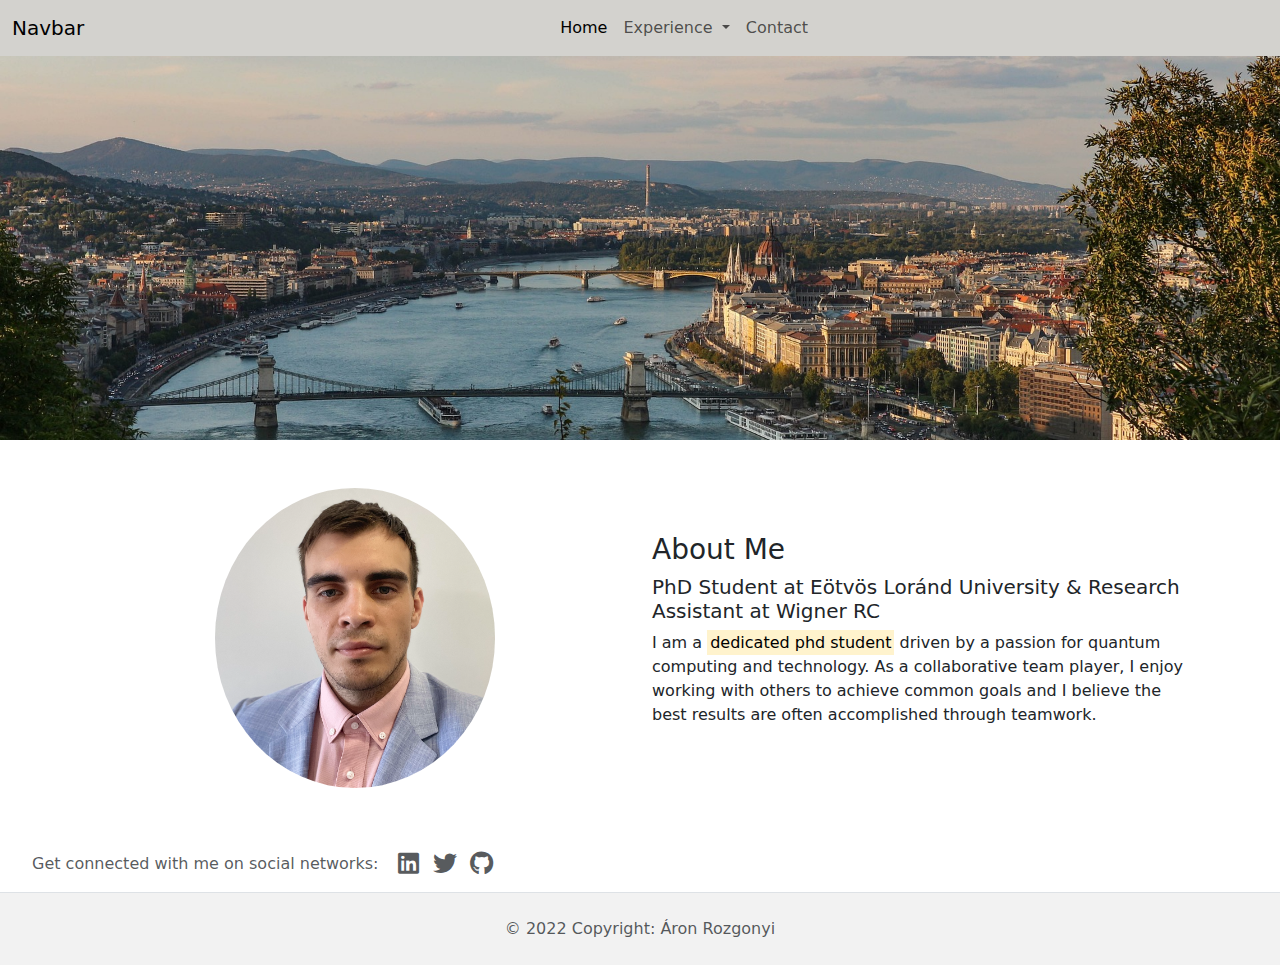
==== index.html @ b93aa156 "Initial commit" ====
<!doctype html>
<html lang="en">
  <head>
    <meta charset="utf-8">
    <meta name="viewport" content="width=device-width, initial-scale=1">
    <title>Áron Rozgonyi</title>
    <link href="css/bootstrap.min.css" rel="stylesheet">
	<link href="fontawesome/css/fontawesome.css" rel="stylesheet">
	<link href="fontawesome/css/brands.css" rel="stylesheet">
	<link href="fontawesome/css/solid.css" rel="stylesheet">
	<link href="css/css.css" rel="stylesheet">
  </head>
  <body>
   <header>
	<nav class="navbar navbar-expand-lg navbg">
	  <div class="container-fluid">
		<a class="navbar-brand" href="#">Navbar</a>
		<button class="navbar-toggler" type="button" data-bs-toggle="collapse" data-bs-target="#navContent" aria-controls="navContent" aria-expanded="false" aria-label="Toggle navigation">
		  <span class="navbar-toggler-icon"></span>
		</button>
		<div class="collapse navbar-collapse" id="navContent">
		  <ul class="navbar-nav mx-auto mb-2 mb-lg-0">
			<li class="nav-item">
			  <a class="nav-link active" aria-current="page" href="index.html">Home</a>
			</li>
			<li class="nav-item dropdown">
			  <a class="nav-link dropdown-toggle" href="#" role="button" data-bs-toggle="dropdown" aria-expanded="false">
				Experience
			  </a>
			  <ul class="dropdown-menu">
				<li><a class="dropdown-item" href="experience.html#research">Research</a></li>
				<li><a class="dropdown-item" href="experience.html#education">Education</a></li>
				<li><a class="dropdown-item" href="experience.html#teaching">Teaching</a></li>
			  </ul>
			</li>
			<li class="nav-item">
			  <a class="nav-link" href="contact.html">Contact</a>
			</li>
		  </ul>
		</div>
	  </div>
	</nav>
   </header>
	<main role="main">
		<div class="container-fluid">
			<div class="row">
				<div class="bgimg w-100"></div>
			</div>
		</div>
		<div class="container">
			<div class="row align-items-center py-5">
				<div class="col-6 text-center">
					<img src="img/profile.png" class="img-fluid rounded-circle" style="max-height: 300px;" alt="Aron Rozgonyi">
				</div>
				<div class="col-6">
					<h3 class="dark-color">About Me</h3>
					<h6 class="theme-color lead">PhD Student at Eötvös Loránd University &amp; Research Assistant at Wigner RC</h6>
					<p>I am a <mark>dedicated phd student</mark> driven by a passion for quantum computing and technology. As a collaborative team player, I enjoy working with others to achieve common goals and I believe the best results are often accomplished through teamwork.</p>
				</div>
			</div>
		</div>
	</main>
	<footer class="text-center text-muted bgf">
	  <div class="d-flex p-3 border-bottom">
		  <span class="ps-3">Get connected with me on social networks:</span>
			<div class="ps-3">
			  <a href="https://www.linkedin.com/in/%C3%A1ron-rozgonyi-7b1572242" class="text-reset text-decoration-none px-1">
				<i class="fa-brands fa-linkedin fa-xl"></i>
			  </a>
			  <a href="https://twitter.com/aron_rozgonyi" class="text-reset text-decoration-none px-1">
				<i class="fa-brands fa-twitter fa-xl"></i>
			  </a>
			  <a href="https://github.com/Aron9605" class="text-reset text-decoration-none px-1">
				<i class="fa-brands fa-github fa-xl"></i>
			  </a>
			</div>
	  </div>
	  <div class="text-center p-4" style="background-color: rgba(0, 0, 0, 0.05);">
		&copy; 2022 Copyright: Áron Rozgonyi
	  </div>
	  <!-- Copyright -->
	</footer>
	
	
	
	
	
    <script src="js/bootstrap.bundle.min.js"></script>
  </body>
</html>
---- fontawesome/css/brands.css ----
/*!
 * Font Awesome Free 6.4.0 by @fontawesome - https://fontawesome.com
 * License - https://fontawesome.com/license/free (Icons: CC BY 4.0, Fonts: SIL OFL 1.1, Code: MIT License)
 * Copyright 2023 Fonticons, Inc.
 */
:root, :host {
  --fa-style-family-brands: 'Font Awesome 6 Brands';
  --fa-font-brands: normal 400 1em/1 'Font Awesome 6 Brands'; }

@font-face {
  font-family: 'Font Awesome 6 Brands';
  font-style: normal;
  font-weight: 400;
  font-display: block;
  src: url("../webfonts/fa-brands-400.woff2") format("woff2"), url("../webfonts/fa-brands-400.ttf") format("truetype"); }

.fab,
.fa-brands {
  font-weight: 400; }

.fa-monero:before {
  content: "\f3d0"; }

.fa-hooli:before {
  content: "\f427"; }

.fa-yelp:before {
  content: "\f1e9"; }

.fa-cc-visa:before {
  content: "\f1f0"; }

.fa-lastfm:before {
  content: "\f202"; }

.fa-shopware:before {
  content: "\f5b5"; }

.fa-creative-commons-nc:before {
  content: "\f4e8"; }

.fa-aws:before {
  content: "\f375"; }

.fa-redhat:before {
  content: "\f7bc"; }

.fa-yoast:before {
  content: "\f2b1"; }

.fa-cloudflare:before {
  content: "\e07d"; }

.fa-ups:before {
  content: "\f7e0"; }

.fa-wpexplorer:before {
  content: "\f2de"; }

.fa-dyalog:before {
  content: "\f399"; }

.fa-bity:before {
  content: "\f37a"; }

.fa-stackpath:before {
  content: "\f842"; }

.fa-buysellads:before {
  content: "\f20d"; }

.fa-first-order:before {
  content: "\f2b0"; }

.fa-modx:before {
  content: "\f285"; }

.fa-guilded:before {
  content: "\e07e"; }

.fa-vnv:before {
  content: "\f40b"; }

.fa-square-js:before {
  content: "\f3b9"; }

.fa-js-square:before {
  content: "\f3b9"; }

.fa-microsoft:before {
  content: "\f3ca"; }

.fa-qq:before {
  content: "\f1d6"; }

.fa-orcid:before {
  content: "\f8d2"; }

.fa-java:before {
  content: "\f4e4"; }

.fa-invision:before {
  content: "\f7b0"; }

.fa-creative-commons-pd-alt:before {
  content: "\f4ed"; }

.fa-centercode:before {
  content: "\f380"; }

.fa-glide-g:before {
  content: "\f2a6"; }

.fa-drupal:before {
  content: "\f1a9"; }

.fa-hire-a-helper:before {
  content: "\f3b0"; }

.fa-creative-commons-by:before {
  content: "\f4e7"; }

.fa-unity:before {
  content: "\e049"; }

.fa-whmcs:before {
  content: "\f40d"; }

.fa-rocketchat:before {
  content: "\f3e8"; }

.fa-vk:before {
  content: "\f189"; }

.fa-untappd:before {
  content: "\f405"; }

.fa-mailchimp:before {
  content: "\f59e"; }

.fa-css3-alt:before {
  content: "\f38b"; }

.fa-square-reddit:before {
  content: "\f1a2"; }

.fa-reddit-square:before {
  content: "\f1a2"; }

.fa-vimeo-v:before {
  content: "\f27d"; }

.fa-contao:before {
  content: "\f26d"; }

.fa-square-font-awesome:before {
  content: "\e5ad"; }

.fa-deskpro:before {
  content: "\f38f"; }

.fa-sistrix:before {
  content: "\f3ee"; }

.fa-square-instagram:before {
  content: "\e055"; }

.fa-instagram-square:before {
  content: "\e055"; }

.fa-battle-net:before {
  content: "\f835"; }

.fa-the-red-yeti:before {
  content: "\f69d"; }

.fa-square-hacker-news:before {
  content: "\f3af"; }

.fa-hacker-news-square:before {
  content: "\f3af"; }

.fa-edge:before {
  content: "\f282"; }

.fa-napster:before {
  content: "\f3d2"; }

.fa-square-snapchat:before {
  content: "\f2ad"; }

.fa-snapchat-square:before {
  content: "\f2ad"; }

.fa-google-plus-g:before {
  content: "\f0d5"; }

.fa-artstation:before {
  content: "\f77a"; }

.fa-markdown:before {
  content: "\f60f"; }

.fa-sourcetree:before {
  content: "\f7d3"; }

.fa-google-plus:before {
  content: "\f2b3"; }

.fa-diaspora:before {
  content: "\f791"; }

.fa-foursquare:before {
  content: "\f180"; }

.fa-stack-overflow:before {
  content: "\f16c"; }

.fa-github-alt:before {
  content: "\f113"; }

.fa-phoenix-squadron:before {
  content: "\f511"; }

.fa-pagelines:before {
  content: "\f18c"; }

.fa-algolia:before {
  content: "\f36c"; }

.fa-red-river:before {
  content: "\f3e3"; }

.fa-creative-commons-sa:before {
  content: "\f4ef"; }

.fa-safari:before {
  content: "\f267"; }

.fa-google:before {
  content: "\f1a0"; }

.fa-square-font-awesome-stroke:before {
  content: "\f35c"; }

.fa-font-awesome-alt:before {
  content: "\f35c"; }

.fa-atlassian:before {
  content: "\f77b"; }

.fa-linkedin-in:before {
  content: "\f0e1"; }

.fa-digital-ocean:before {
  content: "\f391"; }

.fa-nimblr:before {
  content: "\f5a8"; }

.fa-chromecast:before {
  content: "\f838"; }

.fa-evernote:before {
  content: "\f839"; }

.fa-hacker-news:before {
  content: "\f1d4"; }

.fa-creative-commons-sampling:before {
  content: "\f4f0"; }

.fa-adversal:before {
  content: "\f36a"; }

.fa-creative-commons:before {
  content: "\f25e"; }

.fa-watchman-monitoring:before {
  content: "\e087"; }

.fa-fonticons:before {
  content: "\f280"; }

.fa-weixin:before {
  content: "\f1d7"; }

.fa-shirtsinbulk:before {
  content: "\f214"; }

.fa-codepen:before {
  content: "\f1cb"; }

.fa-git-alt:before {
  content: "\f841"; }

.fa-lyft:before {
  content: "\f3c3"; }

.fa-rev:before {
  content: "\f5b2"; }

.fa-windows:before {
  content: "\f17a"; }

.fa-wizards-of-the-coast:before {
  content: "\f730"; }

.fa-square-viadeo:before {
  content: "\f2aa"; }

.fa-viadeo-square:before {
  content: "\f2aa"; }

.fa-meetup:before {
  content: "\f2e0"; }

.fa-centos:before {
  content: "\f789"; }

.fa-adn:before {
  content: "\f170"; }

.fa-cloudsmith:before {
  content: "\f384"; }

.fa-pied-piper-alt:before {
  content: "\f1a8"; }

.fa-square-dribbble:before {
  content: "\f397"; }

.fa-dribbble-square:before {
  content: "\f397"; }

.fa-codiepie:before {
  content: "\f284"; }

.fa-node:before {
  content: "\f419"; }

.fa-mix:before {
  content: "\f3cb"; }

.fa-steam:before {
  content: "\f1b6"; }

.fa-cc-apple-pay:before {
  content: "\f416"; }

.fa-scribd:before {
  content: "\f28a"; }

.fa-openid:before {
  content: "\f19b"; }

.fa-instalod:before {
  content: "\e081"; }

.fa-expeditedssl:before {
  content: "\f23e"; }

.fa-sellcast:before {
  content: "\f2da"; }

.fa-square-twitter:before {
  content: "\f081"; }

.fa-twitter-square:before {
  content: "\f081"; }

.fa-r-project:before {
  content: "\f4f7"; }

.fa-delicious:before {
  content: "\f1a5"; }

.fa-freebsd:before {
  content: "\f3a4"; }

.fa-vuejs:before {
  content: "\f41f"; }

.fa-accusoft:before {
  content: "\f369"; }

.fa-ioxhost:before {
  content: "\f208"; }

.fa-fonticons-fi:before {
  content: "\f3a2"; }

.fa-app-store:before {
  content: "\f36f"; }

.fa-cc-mastercard:before {
  content: "\f1f1"; }

.fa-itunes-note:before {
  content: "\f3b5"; }

.fa-golang:before {
  content: "\e40f"; }

.fa-kickstarter:before {
  content: "\f3bb"; }

.fa-grav:before {
  content: "\f2d6"; }

.fa-weibo:before {
  content: "\f18a"; }

.fa-uncharted:before {
  content: "\e084"; }

.fa-firstdraft:before {
  content: "\f3a1"; }

.fa-square-youtube:before {
  content: "\f431"; }

.fa-youtube-square:before {
  content: "\f431"; }

.fa-wikipedia-w:before {
  content: "\f266"; }

.fa-wpressr:before {
  content: "\f3e4"; }

.fa-rendact:before {
  content: "\f3e4"; }

.fa-angellist:before {
  content: "\f209"; }

.fa-galactic-republic:before {
  content: "\f50c"; }

.fa-nfc-directional:before {
  content: "\e530"; }

.fa-skype:before {
  content: "\f17e"; }

.fa-joget:before {
  content: "\f3b7"; }

.fa-fedora:before {
  content: "\f798"; }

.fa-stripe-s:before {
  content: "\f42a"; }

.fa-meta:before {
  content: "\e49b"; }

.fa-laravel:before {
  content: "\f3bd"; }

.fa-hotjar:before {
  content: "\f3b1"; }

.fa-bluetooth-b:before {
  content: "\f294"; }

.fa-sticker-mule:before {
  content: "\f3f7"; }

.fa-creative-commons-zero:before {
  content: "\f4f3"; }

.fa-hips:before {
  content: "\f452"; }

.fa-behance:before {
  content: "\f1b4"; }

.fa-reddit:before {
  content: "\f1a1"; }

.fa-discord:before {
  content: "\f392"; }

.fa-chrome:before {
  content: "\f268"; }

.fa-app-store-ios:before {
  content: "\f370"; }

.fa-cc-discover:before {
  content: "\f1f2"; }

.fa-wpbeginner:before {
  content: "\f297"; }

.fa-confluence:before {
  content: "\f78d"; }

.fa-mdb:before {
  content: "\f8ca"; }

.fa-dochub:before {
  content: "\f394"; }

.fa-accessible-icon:before {
  content: "\f368"; }

.fa-ebay:before {
  content: "\f4f4"; }

.fa-amazon:before {
  content: "\f270"; }

.fa-unsplash:before {
  content: "\e07c"; }

.fa-yarn:before {
  content: "\f7e3"; }

.fa-square-steam:before {
  content: "\f1b7"; }

.fa-steam-square:before {
  content: "\f1b7"; }

.fa-500px:before {
  content: "\f26e"; }

.fa-square-vimeo:before {
  content: "\f194"; }

.fa-vimeo-square:before {
  content: "\f194"; }

.fa-asymmetrik:before {
  content: "\f372"; }

.fa-font-awesome:before {
  content: "\f2b4"; }

.fa-font-awesome-flag:before {
  content: "\f2b4"; }

.fa-font-awesome-logo-full:before {
  content: "\f2b4"; }

.fa-gratipay:before {
  content: "\f184"; }

.fa-apple:before {
  content: "\f179"; }

.fa-hive:before {
  content: "\e07f"; }

.fa-gitkraken:before {
  content: "\f3a6"; }

.fa-keybase:before {
  content: "\f4f5"; }

.fa-apple-pay:before {
  content: "\f415"; }

.fa-padlet:before {
  content: "\e4a0"; }

.fa-amazon-pay:before {
  content: "\f42c"; }

.fa-square-github:before {
  content: "\f092"; }

.fa-github-square:before {
  content: "\f092"; }

.fa-stumbleupon:before {
  content: "\f1a4"; }

.fa-fedex:before {
  content: "\f797"; }

.fa-phoenix-framework:before {
  content: "\f3dc"; }

.fa-shopify:before {
  content: "\e057"; }

.fa-neos:before {
  content: "\f612"; }

.fa-hackerrank:before {
  content: "\f5f7"; }

.fa-researchgate:before {
  content: "\f4f8"; }

.fa-swift:before {
  content: "\f8e1"; }

.fa-angular:before {
  content: "\f420"; }

.fa-speakap:before {
  content: "\f3f3"; }

.fa-angrycreative:before {
  content: "\f36e"; }

.fa-y-combinator:before {
  content: "\f23b"; }

.fa-empire:before {
  content: "\f1d1"; }

.fa-envira:before {
  content: "\f299"; }

.fa-square-gitlab:before {
  content: "\e5ae"; }

.fa-gitlab-square:before {
  content: "\e5ae"; }

.fa-studiovinari:before {
  content: "\f3f8"; }

.fa-pied-piper:before {
  content: "\f2ae"; }

.fa-wordpress:before {
  content: "\f19a"; }

.fa-product-hunt:before {
  content: "\f288"; }

.fa-firefox:before {
  content: "\f269"; }

.fa-linode:before {
  content: "\f2b8"; }

.fa-goodreads:before {
  content: "\f3a8"; }

.fa-square-odnoklassniki:before {
  content: "\f264"; }

.fa-odnoklassniki-square:before {
  content: "\f264"; }

.fa-jsfiddle:before {
  content: "\f1cc"; }

.fa-sith:before {
  content: "\f512"; }

.fa-themeisle:before {
  content: "\f2b2"; }

.fa-page4:before {
  content: "\f3d7"; }

.fa-hashnode:before {
  content: "\e499"; }

.fa-react:before {
  content: "\f41b"; }

.fa-cc-paypal:before {
  content: "\f1f4"; }

.fa-squarespace:before {
  content: "\f5be"; }

.fa-cc-stripe:before {
  content: "\f1f5"; }

.fa-creative-commons-share:before {
  content: "\f4f2"; }

.fa-bitcoin:before {
  content: "\f379"; }

.fa-keycdn:before {
  content: "\f3ba"; }

.fa-opera:before {
  content: "\f26a"; }

.fa-itch-io:before {
  content: "\f83a"; }

.fa-umbraco:before {
  content: "\f8e8"; }

.fa-galactic-senate:before {
  content: "\f50d"; }

.fa-ubuntu:before {
  content: "\f7df"; }

.fa-draft2digital:before {
  content: "\f396"; }

.fa-stripe:before {
  content: "\f429"; }

.fa-houzz:before {
  content: "\f27c"; }

.fa-gg:before {
  content: "\f260"; }

.fa-dhl:before {
  content: "\f790"; }

.fa-square-pinterest:before {
  content: "\f0d3"; }

.fa-pinterest-square:before {
  content: "\f0d3"; }

.fa-xing:before {
  content: "\f168"; }

.fa-blackberry:before {
  content: "\f37b"; }

.fa-creative-commons-pd:before {
  content: "\f4ec"; }

.fa-playstation:before {
  content: "\f3df"; }

.fa-quinscape:before {
  content: "\f459"; }

.fa-less:before {
  content: "\f41d"; }

.fa-blogger-b:before {
  content: "\f37d"; }

.fa-opencart:before {
  content: "\f23d"; }

.fa-vine:before {
  content: "\f1ca"; }

.fa-paypal:before {
  content: "\f1ed"; }

.fa-gitlab:before {
  content: "\f296"; }

.fa-typo3:before {
  content: "\f42b"; }

.fa-reddit-alien:before {
  content: "\f281"; }

.fa-yahoo:before {
  content: "\f19e"; }

.fa-dailymotion:before {
  content: "\e052"; }

.fa-affiliatetheme:before {
  content: "\f36b"; }

.fa-pied-piper-pp:before {
  content: "\f1a7"; }

.fa-bootstrap:before {
  content: "\f836"; }

.fa-odnoklassniki:before {
  content: "\f263"; }

.fa-nfc-symbol:before {
  content: "\e531"; }

.fa-ethereum:before {
  content: "\f42e"; }

.fa-speaker-deck:before {
  content: "\f83c"; }

.fa-creative-commons-nc-eu:before {
  content: "\f4e9"; }

.fa-patreon:before {
  content: "\f3d9"; }

.fa-avianex:before {
  content: "\f374"; }

.fa-ello:before {
  content: "\f5f1"; }

.fa-gofore:before {
  content: "\f3a7"; }

.fa-bimobject:before {
  content: "\f378"; }

.fa-facebook-f:before {
  content: "\f39e"; }

.fa-square-google-plus:before {
  content: "\f0d4"; }

.fa-google-plus-square:before {
  content: "\f0d4"; }

.fa-mandalorian:before {
  content: "\f50f"; }

.fa-first-order-alt:before {
  content: "\f50a"; }

.fa-osi:before {
  content: "\f41a"; }

.fa-google-wallet:before {
  content: "\f1ee"; }

.fa-d-and-d-beyond:before {
  content: "\f6ca"; }

.fa-periscope:before {
  content: "\f3da"; }

.fa-fulcrum:before {
  content: "\f50b"; }

.fa-cloudscale:before {
  content: "\f383"; }

.fa-forumbee:before {
  content: "\f211"; }

.fa-mizuni:before {
  content: "\f3cc"; }

.fa-schlix:before {
  content: "\f3ea"; }

.fa-square-xing:before {
  content: "\f169"; }

.fa-xing-square:before {
  content: "\f169"; }

.fa-bandcamp:before {
  content: "\f2d5"; }

.fa-wpforms:before {
  content: "\f298"; }

.fa-cloudversify:before {
  content: "\f385"; }

.fa-usps:before {
  content: "\f7e1"; }

.fa-megaport:before {
  content: "\f5a3"; }

.fa-magento:before {
  content: "\f3c4"; }

.fa-spotify:before {
  content: "\f1bc"; }

.fa-optin-monster:before {
  content: "\f23c"; }

.fa-fly:before {
  content: "\f417"; }

.fa-aviato:before {
  content: "\f421"; }

.fa-itunes:before {
  content: "\f3b4"; }

.fa-cuttlefish:before {
  content: "\f38c"; }

.fa-blogger:before {
  content: "\f37c"; }

.fa-flickr:before {
  content: "\f16e"; }

.fa-viber:before {
  content: "\f409"; }

.fa-soundcloud:before {
  content: "\f1be"; }

.fa-digg:before {
  content: "\f1a6"; }

.fa-tencent-weibo:before {
  content: "\f1d5"; }

.fa-symfony:before {
  content: "\f83d"; }

.fa-maxcdn:before {
  content: "\f136"; }

.fa-etsy:before {
  content: "\f2d7"; }

.fa-facebook-messenger:before {
  content: "\f39f"; }

.fa-audible:before {
  content: "\f373"; }

.fa-think-peaks:before {
  content: "\f731"; }

.fa-bilibili:before {
  content: "\e3d9"; }

.fa-erlang:before {
  content: "\f39d"; }

.fa-cotton-bureau:before {
  content: "\f89e"; }

.fa-dashcube:before {
  content: "\f210"; }

.fa-42-group:before {
  content: "\e080"; }

.fa-innosoft:before {
  content: "\e080"; }

.fa-stack-exchange:before {
  content: "\f18d"; }

.fa-elementor:before {
  content: "\f430"; }

.fa-square-pied-piper:before {
  content: "\e01e"; }

.fa-pied-piper-square:before {
  content: "\e01e"; }

.fa-creative-commons-nd:before {
  content: "\f4eb"; }

.fa-palfed:before {
  content: "\f3d8"; }

.fa-superpowers:before {
  content: "\f2dd"; }

.fa-resolving:before {
  content: "\f3e7"; }

.fa-xbox:before {
  content: "\f412"; }

.fa-searchengin:before {
  content: "\f3eb"; }

.fa-tiktok:before {
  content: "\e07b"; }

.fa-square-facebook:before {
  content: "\f082"; }

.fa-facebook-square:before {
  content: "\f082"; }

.fa-renren:before {
  content: "\f18b"; }

.fa-linux:before {
  content: "\f17c"; }

.fa-glide:before {
  content: "\f2a5"; }

.fa-linkedin:before {
  content: "\f08c"; }

.fa-hubspot:before {
  content: "\f3b2"; }

.fa-deploydog:before {
  content: "\f38e"; }

.fa-twitch:before {
  content: "\f1e8"; }

.fa-ravelry:before {
  content: "\f2d9"; }

.fa-mixer:before {
  content: "\e056"; }

.fa-square-lastfm:before {
  content: "\f203"; }

.fa-lastfm-square:before {
  content: "\f203"; }

.fa-vimeo:before {
  content: "\f40a"; }

.fa-mendeley:before {
  content: "\f7b3"; }

.fa-uniregistry:before {
  content: "\f404"; }

.fa-figma:before {
  content: "\f799"; }

.fa-creative-commons-remix:before {
  content: "\f4ee"; }

.fa-cc-amazon-pay:before {
  content: "\f42d"; }

.fa-dropbox:before {
  content: "\f16b"; }

.fa-instagram:before {
  content: "\f16d"; }

.fa-cmplid:before {
  content: "\e360"; }

.fa-facebook:before {
  content: "\f09a"; }

.fa-gripfire:before {
  content: "\f3ac"; }

.fa-jedi-order:before {
  content: "\f50e"; }

.fa-uikit:before {
  content: "\f403"; }

.fa-fort-awesome-alt:before {
  content: "\f3a3"; }

.fa-phabricator:before {
  content: "\f3db"; }

.fa-ussunnah:before {
  content: "\f407"; }

.fa-earlybirds:before {
  content: "\f39a"; }

.fa-trade-federation:before {
  content: "\f513"; }

.fa-autoprefixer:before {
  content: "\f41c"; }

.fa-whatsapp:before {
  content: "\f232"; }

.fa-slideshare:before {
  content: "\f1e7"; }

.fa-google-play:before {
  content: "\f3ab"; }

.fa-viadeo:before {
  content: "\f2a9"; }

.fa-line:before {
  content: "\f3c0"; }

.fa-google-drive:before {
  content: "\f3aa"; }

.fa-servicestack:before {
  content: "\f3ec"; }

.fa-simplybuilt:before {
  content: "\f215"; }

.fa-bitbucket:before {
  content: "\f171"; }

.fa-imdb:before {
  content: "\f2d8"; }

.fa-deezer:before {
  content: "\e077"; }

.fa-raspberry-pi:before {
  content: "\f7bb"; }

.fa-jira:before {
  content: "\f7b1"; }

.fa-docker:before {
  content: "\f395"; }

.fa-screenpal:before {
  content: "\e570"; }

.fa-bluetooth:before {
  content: "\f293"; }

.fa-gitter:before {
  content: "\f426"; }

.fa-d-and-d:before {
  content: "\f38d"; }

.fa-microblog:before {
  content: "\e01a"; }

.fa-cc-diners-club:before {
  content: "\f24c"; }

.fa-gg-circle:before {
  content: "\f261"; }

.fa-pied-piper-hat:before {
  content: "\f4e5"; }

.fa-kickstarter-k:before {
  content: "\f3bc"; }

.fa-yandex:before {
  content: "\f413"; }

.fa-readme:before {
  content: "\f4d5"; }

.fa-html5:before {
  content: "\f13b"; }

.fa-sellsy:before {
  content: "\f213"; }

.fa-sass:before {
  content: "\f41e"; }

.fa-wirsindhandwerk:before {
  content: "\e2d0"; }

.fa-wsh:before {
  content: "\e2d0"; }

.fa-buromobelexperte:before {
  content: "\f37f"; }

.fa-salesforce:before {
  content: "\f83b"; }

.fa-octopus-deploy:before {
  content: "\e082"; }

.fa-medapps:before {
  content: "\f3c6"; }

.fa-ns8:before {
  content: "\f3d5"; }

.fa-pinterest-p:before {
  content: "\f231"; }

.fa-apper:before {
  content: "\f371"; }

.fa-fort-awesome:before {
  content: "\f286"; }

.fa-waze:before {
  content: "\f83f"; }

.fa-cc-jcb:before {
  content: "\f24b"; }

.fa-snapchat:before {
  content: "\f2ab"; }

.fa-snapchat-ghost:before {
  content: "\f2ab"; }

.fa-fantasy-flight-games:before {
  content: "\f6dc"; }

.fa-rust:before {
  content: "\e07a"; }

.fa-wix:before {
  content: "\f5cf"; }

.fa-square-behance:before {
  content: "\f1b5"; }

.fa-behance-square:before {
  content: "\f1b5"; }

.fa-supple:before {
  content: "\f3f9"; }

.fa-rebel:before {
  content: "\f1d0"; }

.fa-css3:before {
  content: "\f13c"; }

.fa-staylinked:before {
  content: "\f3f5"; }

.fa-kaggle:before {
  content: "\f5fa"; }

.fa-space-awesome:before {
  content: "\e5ac"; }

.fa-deviantart:before {
  content: "\f1bd"; }

.fa-cpanel:before {
  content: "\f388"; }

.fa-goodreads-g:before {
  content: "\f3a9"; }

.fa-square-git:before {
  content: "\f1d2"; }

.fa-git-square:before {
  content: "\f1d2"; }

.fa-square-tumblr:before {
  content: "\f174"; }

.fa-tumblr-square:before {
  content: "\f174"; }

.fa-trello:before {
  content: "\f181"; }

.fa-creative-commons-nc-jp:before {
  content: "\f4ea"; }

.fa-get-pocket:before {
  content: "\f265"; }

.fa-perbyte:before {
  content: "\e083"; }

.fa-grunt:before {
  content: "\f3ad"; }

.fa-weebly:before {
  content: "\f5cc"; }

.fa-connectdevelop:before {
  content: "\f20e"; }

.fa-leanpub:before {
  content: "\f212"; }

.fa-black-tie:before {
  content: "\f27e"; }

.fa-themeco:before {
  content: "\f5c6"; }

.fa-python:before {
  content: "\f3e2"; }

.fa-android:before {
  content: "\f17b"; }

.fa-bots:before {
  content: "\e340"; }

.fa-free-code-camp:before {
  content: "\f2c5"; }

.fa-hornbill:before {
  content: "\f592"; }

.fa-js:before {
  content: "\f3b8"; }

.fa-ideal:before {
  content: "\e013"; }

.fa-git:before {
  content: "\f1d3"; }

.fa-dev:before {
  content: "\f6cc"; }

.fa-sketch:before {
  content: "\f7c6"; }

.fa-yandex-international:before {
  content: "\f414"; }

.fa-cc-amex:before {
  content: "\f1f3"; }

.fa-uber:before {
  content: "\f402"; }

.fa-github:before {
  content: "\f09b"; }

.fa-php:before {
  content: "\f457"; }

.fa-alipay:before {
  content: "\f642"; }

.fa-youtube:before {
  content: "\f167"; }

.fa-skyatlas:before {
  content: "\f216"; }

.fa-firefox-browser:before {
  content: "\e007"; }

.fa-replyd:before {
  content: "\f3e6"; }

.fa-suse:before {
  content: "\f7d6"; }

.fa-jenkins:before {
  content: "\f3b6"; }

.fa-twitter:before {
  content: "\f099"; }

.fa-rockrms:before {
  content: "\f3e9"; }

.fa-pinterest:before {
  content: "\f0d2"; }

.fa-buffer:before {
  content: "\f837"; }

.fa-npm:before {
  content: "\f3d4"; }

.fa-yammer:before {
  content: "\f840"; }

.fa-btc:before {
  content: "\f15a"; }

.fa-dribbble:before {
  content: "\f17d"; }

.fa-stumbleupon-circle:before {
  content: "\f1a3"; }

.fa-internet-explorer:before {
  content: "\f26b"; }

.fa-stubber:before {
  content: "\e5c7"; }

.fa-telegram:before {
  content: "\f2c6"; }

.fa-telegram-plane:before {
  content: "\f2c6"; }

.fa-old-republic:before {
  content: "\f510"; }

.fa-odysee:before {
  content: "\e5c6"; }

.fa-square-whatsapp:before {
  content: "\f40c"; }

.fa-whatsapp-square:before {
  content: "\f40c"; }

.fa-node-js:before {
  content: "\f3d3"; }

.fa-edge-legacy:before {
  content: "\e078"; }

.fa-slack:before {
  content: "\f198"; }

.fa-slack-hash:before {
  content: "\f198"; }

.fa-medrt:before {
  content: "\f3c8"; }

.fa-usb:before {
  content: "\f287"; }

.fa-tumblr:before {
  content: "\f173"; }

.fa-vaadin:before {
  content: "\f408"; }

.fa-quora:before {
  content: "\f2c4"; }

.fa-reacteurope:before {
  content: "\f75d"; }

.fa-medium:before {
  content: "\f23a"; }

.fa-medium-m:before {
  content: "\f23a"; }

.fa-amilia:before {
  content: "\f36d"; }

.fa-mixcloud:before {
  content: "\f289"; }

.fa-flipboard:before {
  content: "\f44d"; }

.fa-viacoin:before {
  content: "\f237"; }

.fa-critical-role:before {
  content: "\f6c9"; }

.fa-sitrox:before {
  content: "\e44a"; }

.fa-discourse:before {
  content: "\f393"; }

.fa-joomla:before {
  content: "\f1aa"; }

.fa-mastodon:before {
  content: "\f4f6"; }

.fa-airbnb:before {
  content: "\f834"; }

.fa-wolf-pack-battalion:before {
  content: "\f514"; }

.fa-buy-n-large:before {
  content: "\f8a6"; }

.fa-gulp:before {
  content: "\f3ae"; }

.fa-creative-commons-sampling-plus:before {
  content: "\f4f1"; }

.fa-strava:before {
  content: "\f428"; }

.fa-ember:before {
  content: "\f423"; }

.fa-canadian-maple-leaf:before {
  content: "\f785"; }

.fa-teamspeak:before {
  content: "\f4f9"; }

.fa-pushed:before {
  content: "\f3e1"; }

.fa-wordpress-simple:before {
  content: "\f411"; }

.fa-nutritionix:before {
  content: "\f3d6"; }

.fa-wodu:before {
  content: "\e088"; }

.fa-google-pay:before {
  content: "\e079"; }

.fa-intercom:before {
  content: "\f7af"; }

.fa-zhihu:before {
  content: "\f63f"; }

.fa-korvue:before {
  content: "\f42f"; }

.fa-pix:before {
  content: "\e43a"; }

.fa-steam-symbol:before {
  content: "\f3f6"; }
---- fontawesome/css/solid.css ----
/*!
 * Font Awesome Free 6.4.0 by @fontawesome - https://fontawesome.com
 * License - https://fontawesome.com/license/free (Icons: CC BY 4.0, Fonts: SIL OFL 1.1, Code: MIT License)
 * Copyright 2023 Fonticons, Inc.
 */
:root, :host {
  --fa-style-family-classic: 'Font Awesome 6 Free';
  --fa-font-solid: normal 900 1em/1 'Font Awesome 6 Free'; }

@font-face {
  font-family: 'Font Awesome 6 Free';
  font-style: normal;
  font-weight: 900;
  font-display: block;
  src: url("../webfonts/fa-solid-900.woff2") format("woff2"), url("../webfonts/fa-solid-900.ttf") format("truetype"); }

.fas,
.fa-solid {
  font-weight: 900; }
---- css/css.css ----
.navbg { background-color: #d3d2ce; }
.bgimg {
    background-image: url(../img/bp.jpg);
    background-repeat: no-repeat;
    background-size: cover;
    background-position: center;
	padding-top: 12rem!important;
    padding-bottom: 12rem!important;
}
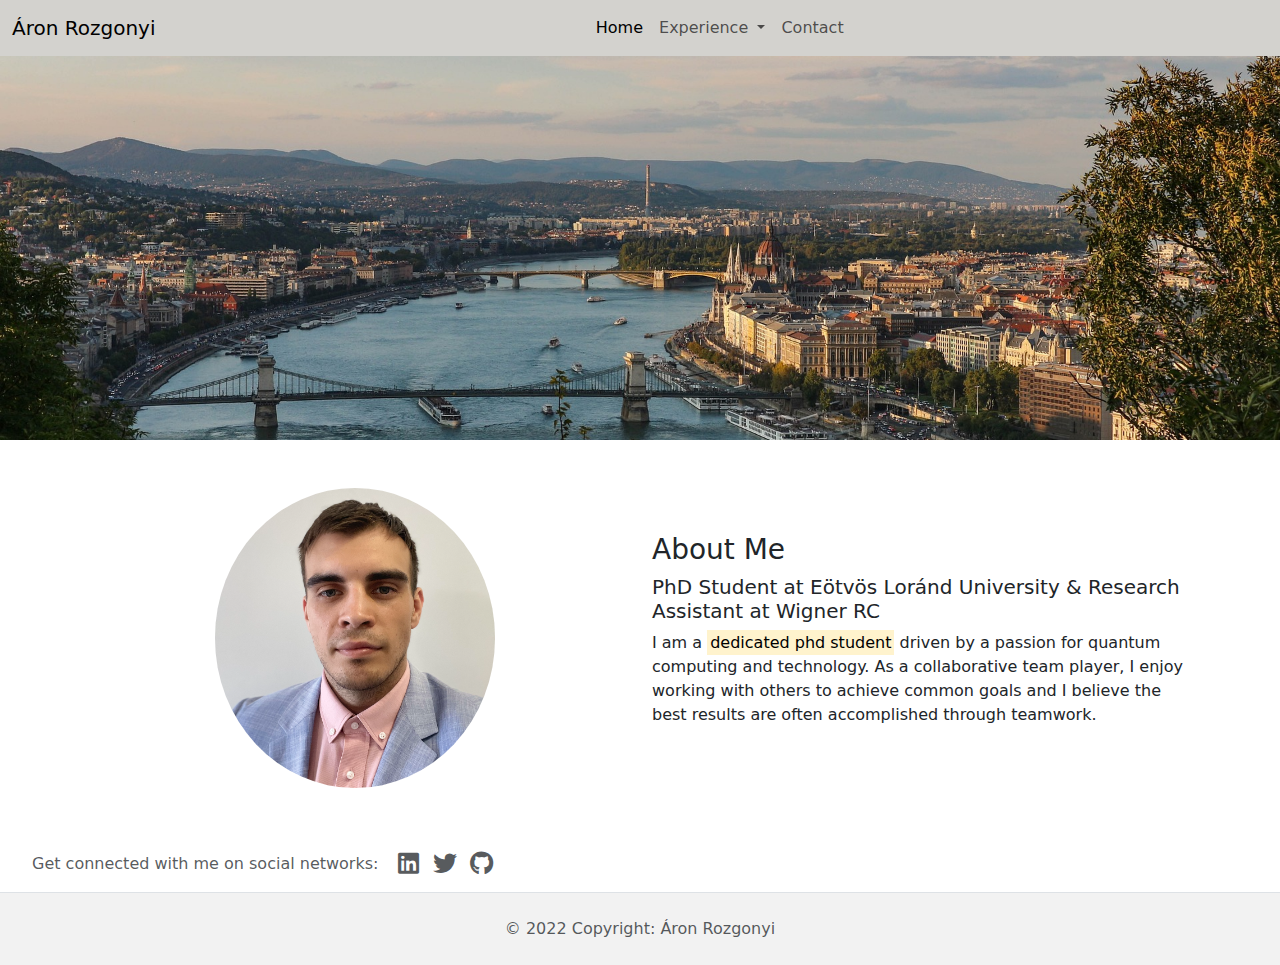
==== commit cc0905f8: "Navbar text" ====
--- a/index.html
+++ b/index.html
@@ -14,7 +14,7 @@
    <header>
 	<nav class="navbar navbar-expand-lg navbg">
 	  <div class="container-fluid">
-		<a class="navbar-brand" href="#">Navbar</a>
+		<a class="navbar-brand" href="#">Áron Rozgonyi</a>
 		<button class="navbar-toggler" type="button" data-bs-toggle="collapse" data-bs-target="#navContent" aria-controls="navContent" aria-expanded="false" aria-label="Toggle navigation">
 		  <span class="navbar-toggler-icon"></span>
 		</button>
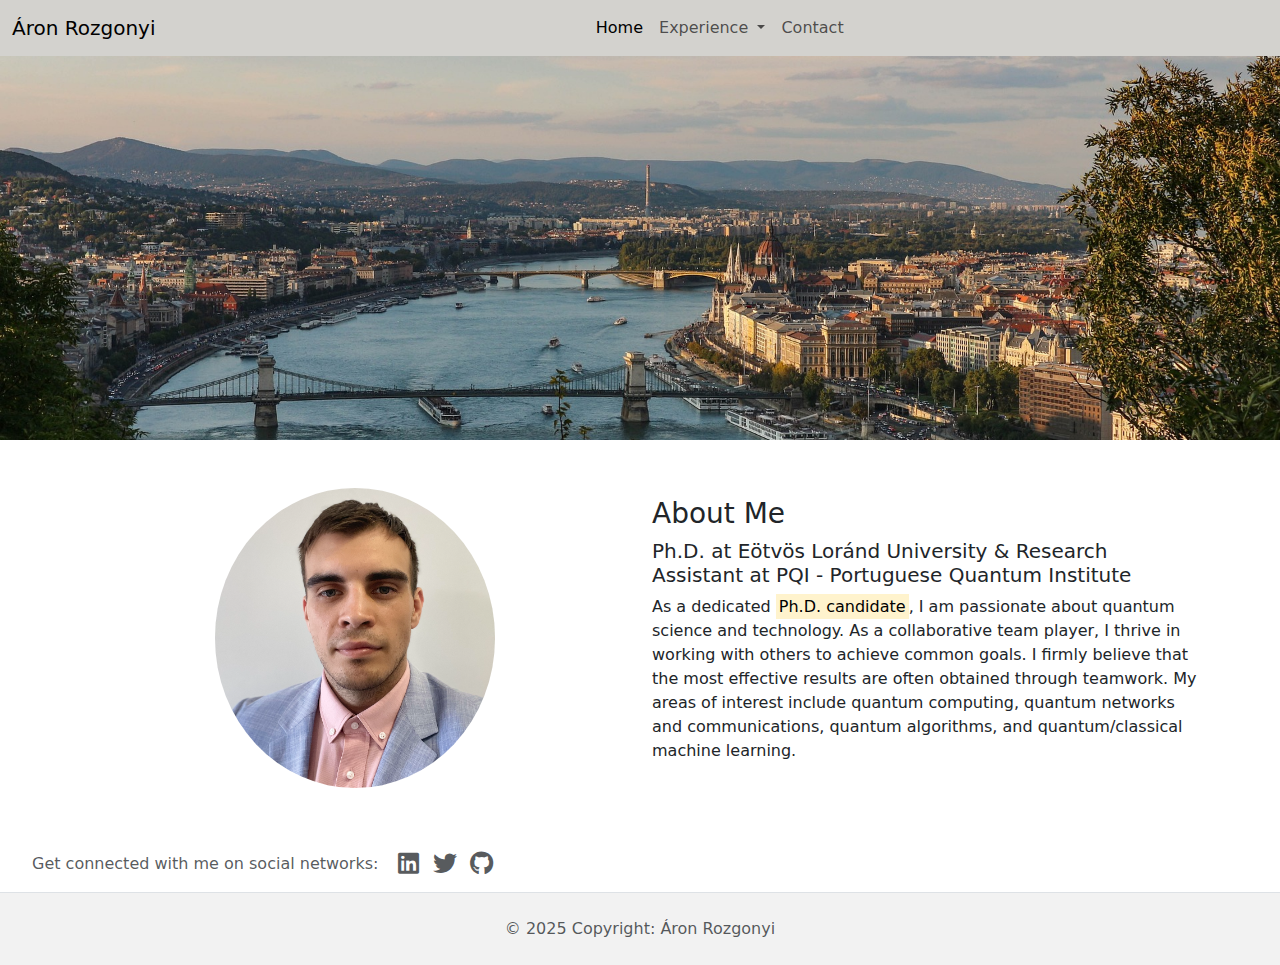
==== commit ce0d3743: "update" ====
--- a/index.html
+++ b/index.html
@@ -54,8 +54,8 @@
 				</div>
 				<div class="col-6">
 					<h3 class="dark-color">About Me</h3>
-					<h6 class="theme-color lead">PhD Student at Eötvös Loránd University &amp; Research Assistant at Wigner RC</h6>
-					<p>I am a <mark>dedicated phd student</mark> driven by a passion for quantum computing and technology. As a collaborative team player, I enjoy working with others to achieve common goals and I believe the best results are often accomplished through teamwork.</p>
+					<h6 class="theme-color lead">Ph.D. at Eötvös Loránd University &amp; Research Assistant at PQI - Portuguese Quantum Institute</h6>
+					<p>As a dedicated <mark>Ph.D. candidate</mark>, I am passionate about quantum science and technology. As a collaborative team player, I thrive in working with others to achieve common goals. I firmly believe that the most effective results are often obtained through teamwork. My areas of interest include quantum computing, quantum networks and communications, quantum algorithms, and quantum/classical machine learning.</p>
 				</div>
 			</div>
 		</div>
@@ -76,7 +76,7 @@
 			</div>
 	  </div>
 	  <div class="text-center p-4" style="background-color: rgba(0, 0, 0, 0.05);">
-		&copy; 2022 Copyright: Áron Rozgonyi
+		&copy; 2025 Copyright: Áron Rozgonyi
 	  </div>
 	  <!-- Copyright -->
 	</footer>
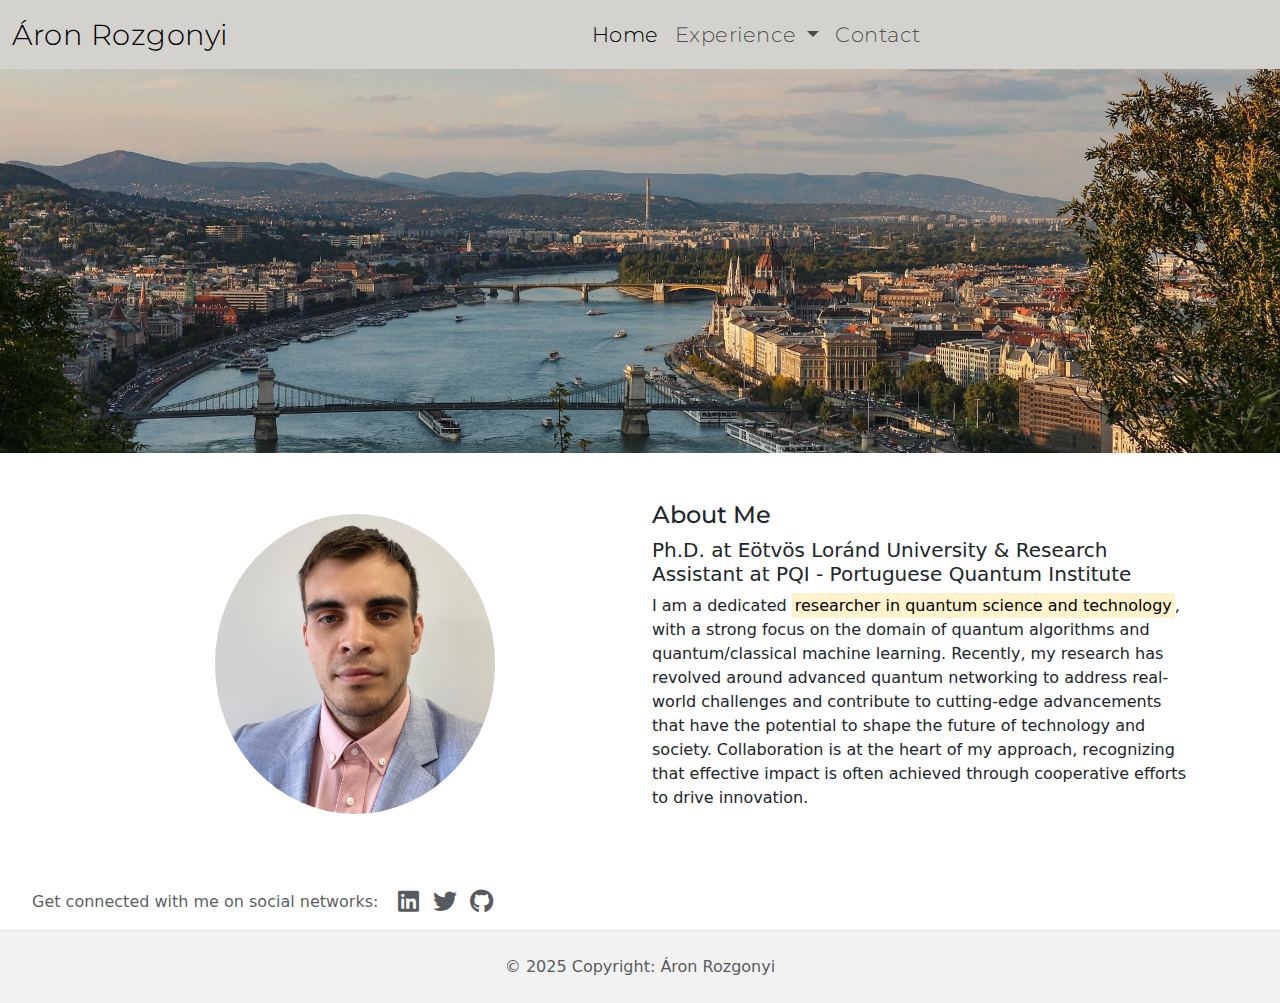
==== commit af9560db: "update" ====
--- a/index.html
+++ b/index.html
@@ -53,9 +53,11 @@
 					<img src="img/profile.png" class="img-fluid rounded-circle" style="max-height: 300px;" alt="Aron Rozgonyi">
 				</div>
 				<div class="col-6">
-					<h3 class="dark-color">About Me</h3>
+					<h4 class="section-title">About Me</h4>
 					<h6 class="theme-color lead">Ph.D. at Eötvös Loránd University &amp; Research Assistant at PQI - Portuguese Quantum Institute</h6>
-					<p>As a dedicated <mark>Ph.D. candidate</mark>, I am passionate about quantum science and technology. As a collaborative team player, I thrive in working with others to achieve common goals. I firmly believe that the most effective results are often obtained through teamwork. My areas of interest include quantum computing, quantum networks and communications, quantum algorithms, and quantum/classical machine learning.</p>
+					<p>I am a dedicated <mark>researcher in quantum science and technology</mark>, with a strong focus on the domain of quantum algorithms and quantum/classical machine learning. 
+Recently, my research has revolved around advanced quantum networking to address real-world challenges and contribute to cutting-edge advancements that have the potential to shape the future of technology and society.
+Collaboration is at the heart of my approach, recognizing that effective impact is often achieved through cooperative efforts to drive innovation.</p>
 				</div>
 			</div>
 		</div>
--- a/css/css.css
+++ b/css/css.css
@@ -1,9 +1,56 @@
+@font-face {
+  font-family: 'Montserrat';
+  src: url('../fonts/Montserrat-Light.ttf') format('truetype');
+  font-weight: 100 900;
+  font-style: normal;
+}
+h2.section-title {
+      background: linear-gradient(135deg, #6c8791, #6c8791);
+      padding: 20px 25px;
+      margin: 40px 0;
+      border-radius: 10px;
+      box-shadow: 0 4px 15px rgba(0, 0, 0, 0.2);
+      text-align: left;
+      font-family: 'Montserrat', sans-serif;
+      font-size: 3rem;
+      color: #333;
+}
+h2.section-title:hover {
+      color: white;
+      transition: color 0.3s ease;
+}
 .navbg { background-color: #d3d2ce; }
 .bgimg {
     background-image: url(../img/bp.jpg);
     background-repeat: no-repeat;
     background-size: cover;
     background-position: center;
-	padding-top: 12rem!important;
+    padding-top: 12rem!important;
     padding-bottom: 12rem!important;
+}
+.logo {
+    max-height: 5rem;
+    max-width: 5rem;
+}
+@font-face {
+  font-family: 'Montserrat-bold';
+  src: url('../fonts/Montserrat-VariableFont_wght.ttf') format('truetype');
+  font-weight: 100 900;
+  font-style: normal;
+}
+h4.section-title{
+  font-family: 'Montserrat-bold', sans-serif;
+}
+
+.navbar-brand {
+  font-family: 'Montserrat-bold', sans-serif;
+  font-size: 1.8rem;
+  font-weight: 300;
+  letter-spacing: 0.5px;
+}
+.nav-link {
+  font-family: 'Montserrat-bold', sans-serif;
+  font-size: 1.3rem;
+  font-weight: 300;
+  letter-spacing: 0.5px;
 }